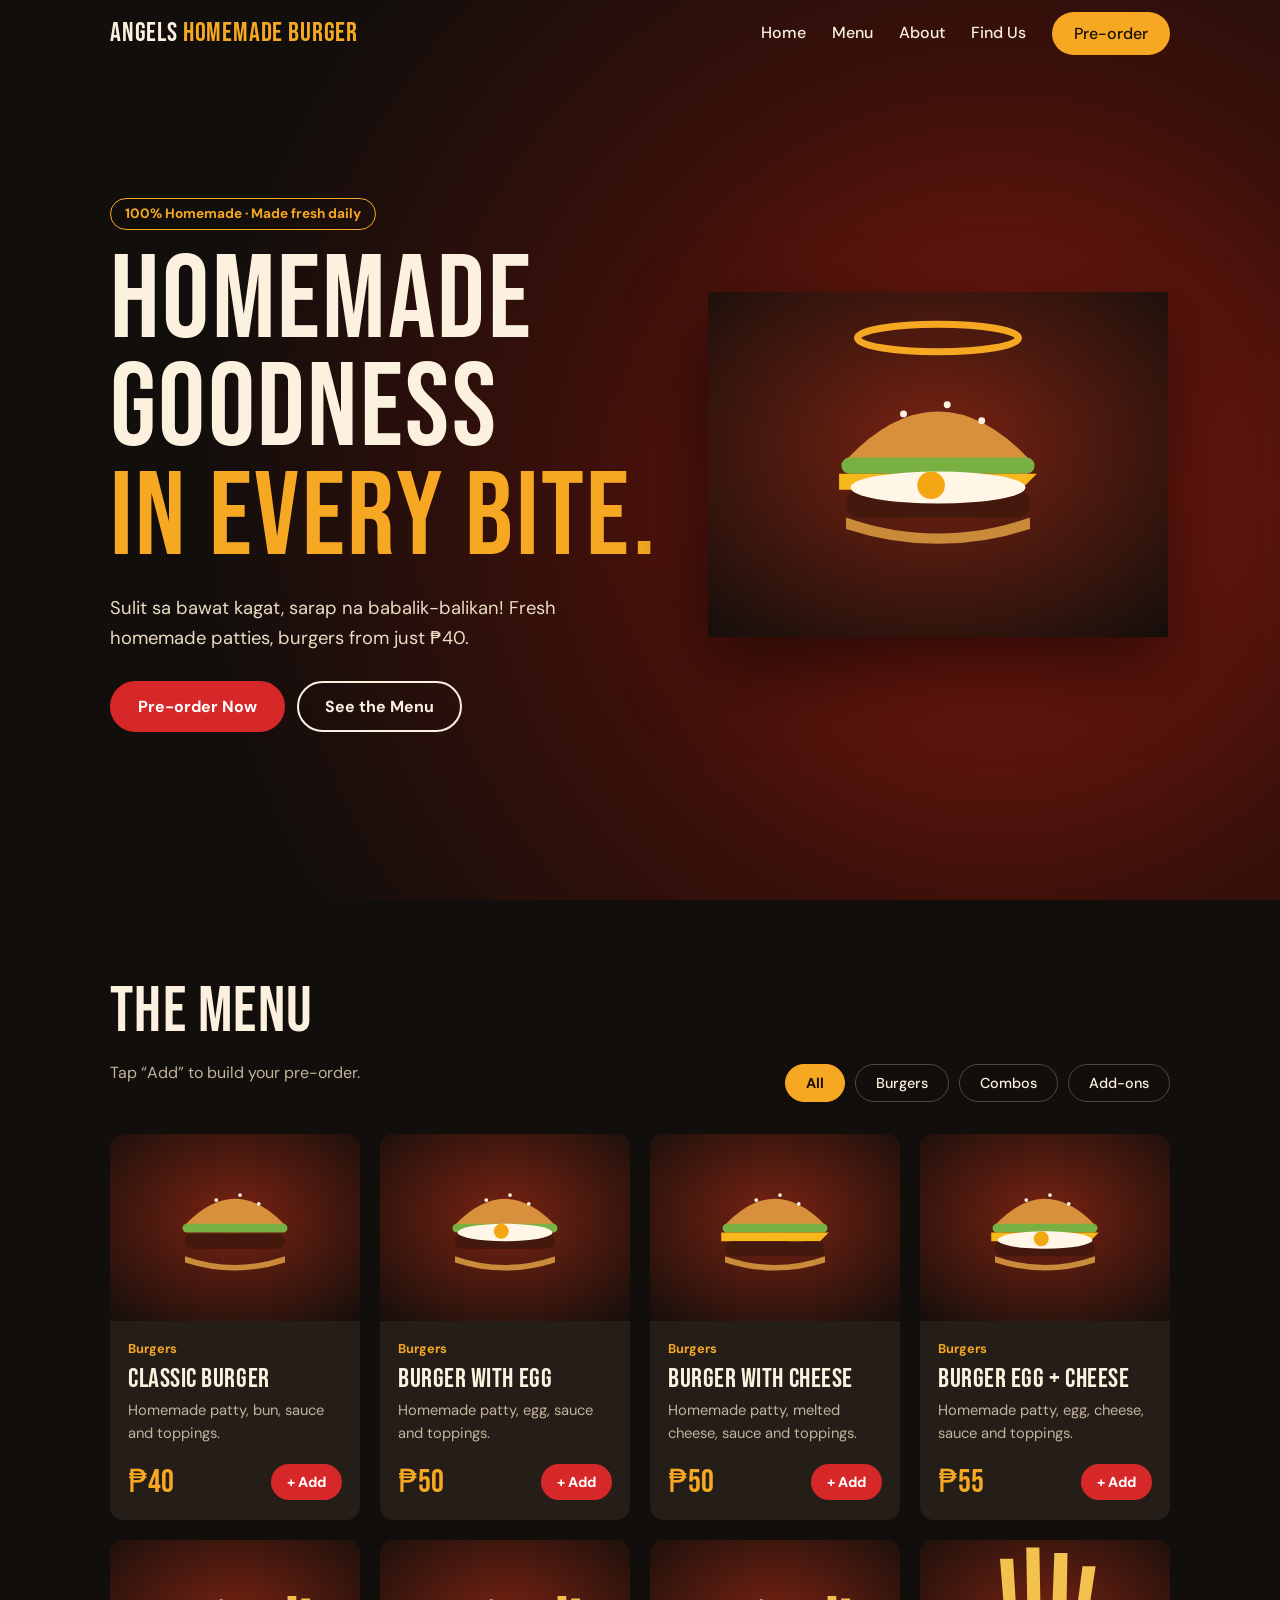
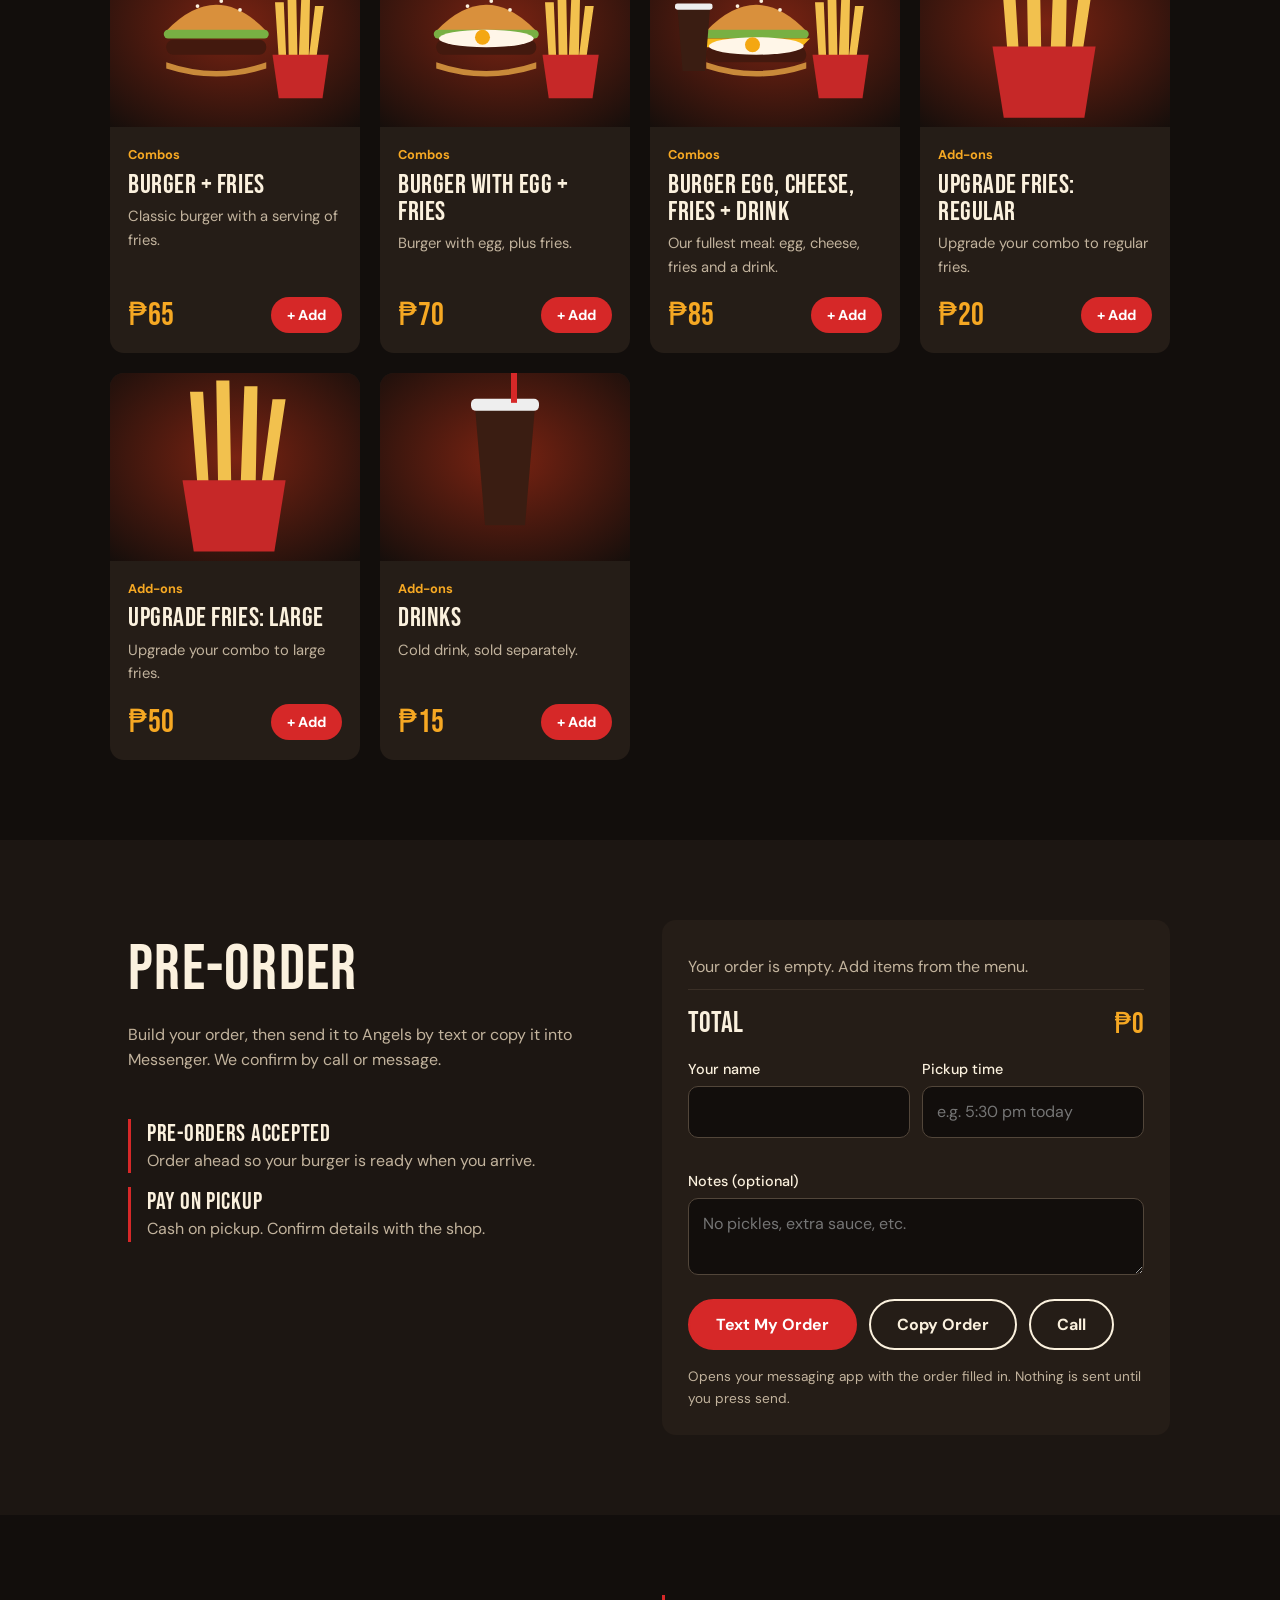
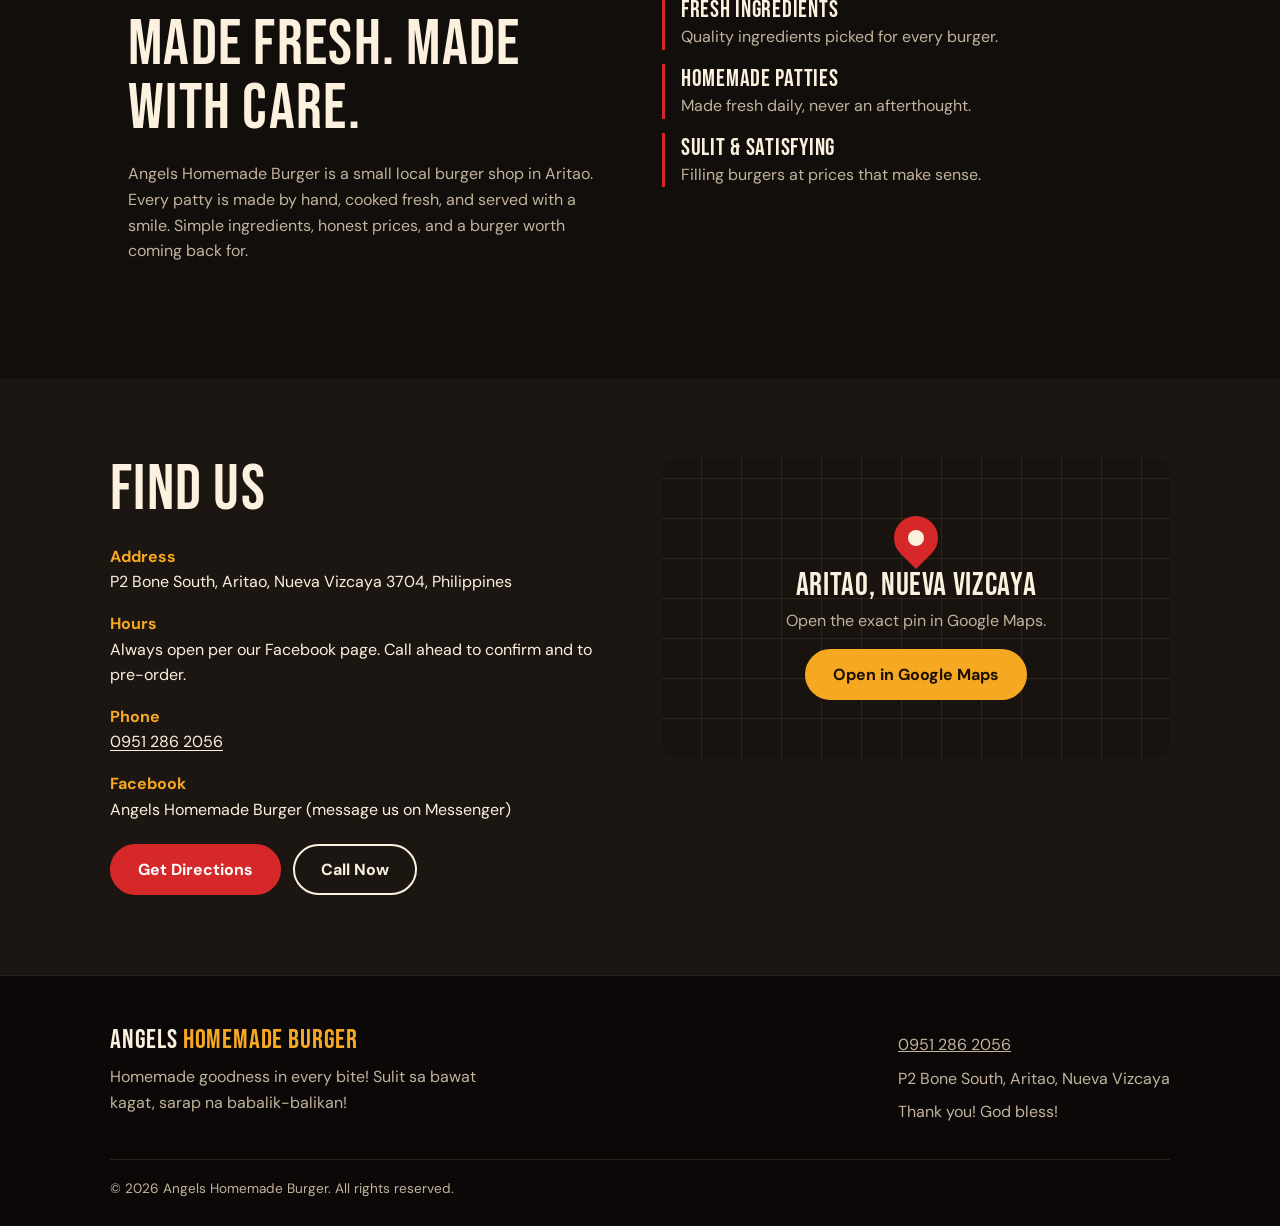
==== Angels Homemade Burger.html @ 15fc3689 "Add files via upload" ====
<!DOCTYPE html>
<html lang="en">
<head>
<meta charset="utf-8">
<meta name="viewport" content="width=device-width, initial-scale=1, viewport-fit=cover">
<title>Angels Homemade Burger | Aritao, Nueva Vizcaya</title>
<meta name="description" content="Angels Homemade Burger in Aritao, Nueva Vizcaya. Fresh homemade patties from ₱40. Pre-order by call or text: 0951 286 2056.">
<link href="https://fonts.googleapis.com/css2?family=Bebas+Neue&family=DM+Sans:wght@400;500;700&display=swap" rel="stylesheet">
<style>
:root{--bg:#120e0c;--bg2:#1c1612;--card:#251d17;--cream:#fbf1de;--mut:#c2b39d;--red:#d62828;--gold:#f6a823;--r:14px;--disp:'Bebas Neue',Impact,sans-serif;--sans:'DM Sans',system-ui,sans-serif;box-sizing:border-box;padding-top:env(safe-area-inset-top,0px);padding-bottom:env(safe-area-inset-bottom,0px)}
*,*::before,*::after{box-sizing:inherit}
html{scroll-behavior:smooth;scroll-padding-top:76px;background:var(--bg)}
body{margin:0;background:var(--bg);color:var(--cream);font:400 1rem/1.6 var(--sans)}
a{color:inherit}
h1,h2,h3{font-family:var(--disp);font-weight:400;line-height:1;margin:0;letter-spacing:.02em}
h2{font-size:clamp(2.4rem,6vw,4rem)}
.wrap{max-width:1100px;margin:0 auto;padding:0 20px}
section{padding:80px 0}
.lead{color:var(--mut);max-width:52ch}
:focus-visible{outline:3px solid var(--gold);outline-offset:3px}
.btn{display:inline-block;border:2px solid var(--gold);background:var(--gold);color:#1a0f00;font:700 1rem var(--sans);padding:13px 26px;border-radius:999px;text-decoration:none;cursor:pointer;transition:transform .2s,background .2s}
.btn:hover{transform:translateY(-2px);background:#ffc04d}
.btn.red{background:var(--red);border-color:var(--red);color:#fff}
.btn.red:hover{background:#ec3a3a}
.btn.ghost{background:transparent;color:var(--cream);border-color:var(--cream)}
.btn.ghost:hover{background:var(--cream);color:#1a0f00}
header{position:fixed;inset:0 0 auto 0;z-index:50;padding-top:env(safe-area-inset-top,0px);transition:background .3s}
header.solid{background:rgba(18,14,12,.96);box-shadow:0 2px 18px rgba(0,0,0,.6)}
nav{display:flex;align-items:center;justify-content:space-between;height:66px}
.logo{font:400 1.7rem var(--disp);text-decoration:none;letter-spacing:.03em}
.logo b{color:var(--gold);font-weight:400}
.links{display:flex;gap:26px;align-items:center;list-style:none;margin:0;padding:0}
.links a{text-decoration:none;font-weight:500;padding:6px 0;border-bottom:2px solid transparent}
.links a:hover{border-color:var(--gold)}
.links .btn{padding:9px 20px}
.burger{display:none;background:none;border:0;color:var(--cream);width:44px;height:44px;cursor:pointer}
.burger span{display:block;height:2px;background:currentColor;margin:6px 10px;transition:.3s}
.burger[aria-expanded=true] span:nth-child(1){transform:translateY(8px) rotate(45deg)}
.burger[aria-expanded=true] span:nth-child(2){opacity:0}
.burger[aria-expanded=true] span:nth-child(3){transform:translateY(-8px) rotate(-45deg)}
@media(max-width:780px){.burger{display:block}
.links{position:fixed;left:0;right:0;top:calc(66px + env(safe-area-inset-top,0px));flex-direction:column;gap:0;background:var(--bg);padding:8px 20px 22px;transform:translateY(-130%);transition:transform .35s;align-items:stretch;border-bottom:1px solid #333}
.links.open{transform:none}.links a{display:block;padding:13px 0}.links .btn{text-align:center;margin-top:8px}}
.hero{min-height:100svh;display:grid;align-items:center;position:relative;overflow:hidden;padding:110px 0 80px;isolation:isolate;background:radial-gradient(circle at 78% 55%,#8a1c10 0,#3b100a 38%,var(--bg) 72%)}
.hero .wrap{display:grid;grid-template-columns:1.1fr .9fr;gap:30px;align-items:center}
.hero h1{font-size:clamp(3.4rem,11vw,7.4rem);font-weight:400;line-height:.92}
.hero h1 span{display:block;color:var(--gold)}
.hero p{font-size:1.15rem;max-width:40ch;margin:20px 0 28px;color:#eadcc3}
.cta{display:flex;flex-wrap:wrap;gap:12px}
.hero-art{width:100%;max-width:460px;justify-self:center;animation:bob 5s ease-in-out infinite;filter:drop-shadow(0 30px 40px rgba(0,0,0,.6))}
@keyframes bob{50%{transform:translateY(-12px)}}
.badge{display:inline-block;border:1.5px solid var(--gold);color:var(--gold);border-radius:999px;padding:4px 14px;font-size:.85rem;font-weight:700;margin-bottom:18px}
@media(max-width:780px){.hero .wrap{grid-template-columns:1fr}.hero-art{max-width:320px;order:-1}}
.head{display:flex;flex-wrap:wrap;justify-content:space-between;align-items:end;gap:20px;margin-bottom:32px}
.filters{display:flex;flex-wrap:wrap;gap:10px}
.chip{background:transparent;border:1.5px solid #52463a;color:var(--cream);padding:9px 20px;border-radius:999px;font:500 .9rem var(--sans);cursor:pointer;transition:.2s}
.chip:hover{border-color:var(--gold)}
.chip[aria-pressed=true]{background:var(--gold);border-color:var(--gold);color:#1a0f00;font-weight:700}
.grid{display:grid;grid-template-columns:repeat(auto-fill,minmax(250px,1fr));gap:20px}
.card{background:var(--card);border-radius:var(--r);overflow:hidden;display:flex;flex-direction:column;transition:transform .3s,box-shadow .3s}
.card:hover{transform:translateY(-5px);box-shadow:0 16px 36px rgba(0,0,0,.5)}
.card.hide{display:none}.card.pop{animation:pop .4s both}
@keyframes pop{from{opacity:0;transform:scale(.95)}}
.pic{aspect-ratio:4/3;overflow:hidden}
.pic img{width:100%;height:100%;object-fit:cover;transition:transform .5s}
.card:hover img{transform:scale(1.07)}
.in{padding:18px;display:flex;flex-direction:column;gap:6px;flex:1}
.cat{color:var(--gold);font-size:.8rem;font-weight:700}
.card h3{font-size:1.7rem}
.card p{margin:0;color:var(--mut);font-size:.92rem;flex:1}
.row{display:flex;justify-content:space-between;align-items:center;margin-top:10px;gap:8px}
.price{font:400 2rem var(--disp);color:var(--gold)}
.add{background:var(--red);border:0;color:#fff;font:700 .9rem var(--sans);padding:9px 16px;border-radius:999px;cursor:pointer;transition:.2s}
.add:hover{background:#ec3a3a;transform:scale(1.05)}
.alt{background:var(--bg2)}
.two{display:grid;grid-template-columns:1fr 1fr;gap:44px;align-items:start}
@media(max-width:820px){.two{grid-template-columns:1fr}}
.hl{display:grid;gap:14px;margin:24px 0 0;padding:0;list-style:none}
.hl li{border-left:3px solid var(--red);padding-left:16px}
.hl b{display:block;font:400 1.5rem var(--disp);letter-spacing:.03em}
.hl span{color:var(--mut)}
/* order */
.order{background:var(--card);border-radius:var(--r);padding:26px;display:grid;gap:16px}
.lines{display:grid;gap:10px;margin:0;padding:0;list-style:none}
.lines li{display:flex;align-items:center;gap:10px;justify-content:space-between;border-bottom:1px solid #3a2f26;padding-bottom:10px}
.lines .nm{flex:1}
.q{display:flex;align-items:center;gap:8px}
.q button{width:34px;height:34px;border-radius:50%;border:1.5px solid #6b5b4a;background:none;color:var(--cream);font-size:1.1rem;cursor:pointer}
.q button:hover{border-color:var(--gold)}
.empty{color:var(--mut);padding:8px 0}
.tot{display:flex;justify-content:space-between;font:400 1.8rem var(--disp)}
.tot b{color:var(--gold);font-weight:400}
label{font-weight:500;font-size:.9rem;display:block;margin-bottom:5px}
input,select,textarea{background:#120e0c;border:1.5px solid #52463a;color:var(--cream);border-radius:10px;padding:12px 14px;font:inherit;width:100%}
input:focus,select:focus,textarea:focus{border-color:var(--gold);outline:0}
[aria-invalid=true]{border-color:#ff7b6b}
.err{color:#ff9b8d;font-size:.85rem;min-height:1.2em}
.f2{display:grid;grid-template-columns:1fr 1fr;gap:12px}
@media(max-width:520px){.f2{grid-template-columns:1fr}}
.note{font-size:.85rem;color:var(--mut);margin:0}
.info{display:grid;gap:16px;margin:22px 0;padding:0;list-style:none}
.info b{display:block;color:var(--gold)}
.info a{text-underline-offset:3px}
.mapbox{border-radius:var(--r);min-height:300px;background:repeating-linear-gradient(0deg,transparent 0 39px,#2c241d 39px 40px),repeating-linear-gradient(90deg,transparent 0 39px,#2c241d 39px 40px),#19130f;display:grid;place-items:center;text-align:center;padding:24px}
.pin{width:44px;height:44px;margin:0 auto 10px;background:var(--red);border-radius:50% 50% 50% 0;transform:rotate(-45deg);display:grid;place-items:center}
.pin::after{content:"";width:16px;height:16px;background:var(--cream);border-radius:50%}
footer{background:#0b0807;padding:48px 0 26px;border-top:1px solid #2a211a}
.fg{display:flex;flex-wrap:wrap;gap:30px;justify-content:space-between}
footer p{color:var(--mut);margin:8px 0 0;max-width:36ch}
.copy{margin-top:34px;padding-top:18px;border-top:1px solid #2a211a;color:var(--mut);font-size:.85rem}
.toast{position:fixed;left:50%;bottom:calc(24px + env(safe-area-inset-bottom,0px));translate:-50% 30px;background:var(--cream);color:#1a0f00;padding:11px 20px;border-radius:999px;font-weight:700;opacity:0;pointer-events:none;transition:.3s;z-index:90}
.toast.show{opacity:1;translate:-50% 0}
.fab{position:fixed;right:16px;bottom:calc(18px + env(safe-area-inset-bottom,0px));z-index:60;display:none}
.fab.show{display:block}
.rv{opacity:0;transform:translateY(24px);transition:opacity .7s,transform .7s}.rv.in{opacity:1;transform:none}
@media(prefers-reduced-motion:reduce){html{scroll-behavior:auto}*,*::before,*::after{animation:none!important;transition:none!important}.rv{opacity:1;transform:none}}
</style>
</head>
<body>
<header>
 <div class="wrap"><nav aria-label="Main">
  <a class="logo" href="#home">ANGELS <b>HOMEMADE BURGER</b></a>
  <button class="burger" aria-label="Menu" aria-expanded="false" aria-controls="links"><span></span><span></span><span></span></button>
  <ul class="links" id="links">
   <li><a href="#home">Home</a></li><li><a href="#menu">Menu</a></li><li><a href="#about">About</a></li><li><a href="#contact">Find Us</a></li>
   <li><a class="btn" href="#order">Pre-order</a></li>
  </ul>
 </nav></div>
</header>

<main>
<section class="hero" id="home"><div class="wrap">
 <div>
  <span class="badge">100% Homemade · Made fresh daily</span>
  <h1>Homemade goodness <span>in every bite.</span></h1>
  <p>Sulit sa bawat kagat, sarap na babalik-balikan! Fresh homemade patties, burgers from just ₱40.</p>
  <div class="cta"><a class="btn red" href="#order">Pre-order Now</a><a class="btn ghost" href="#menu">See the Menu</a></div>
 </div>
 <svg class="hero-art" id="hero-art" viewBox="0 0 400 300" role="img" aria-label="Illustration of a burger with an egg and a halo"></svg>
</div></section>

<section id="menu"><div class="wrap">
 <div class="head"><div><h2>The Menu</h2><p class="lead">Tap “Add” to build your pre-order.</p></div>
  <div class="filters" role="group" aria-label="Filter menu"></div></div>
 <div class="grid" id="dishes"></div>
</div></section>

<section class="alt" id="order"><div class="wrap two">
 <div class="rv">
  <h2>Pre-order</h2>
  <p class="lead" style="margin-top:14px">Build your order, then send it to Angels by text or copy it into Messenger. We confirm by call or message.</p>
  <ul class="hl">
   <li><b>Pre-orders accepted</b><span>Order ahead so your burger is ready when you arrive.</span></li>
   <li><b>Pay on pickup</b><span>Cash on pickup. Confirm details with the shop.</span></li>
  </ul>
 </div>
 <form class="order rv" id="of" novalidate>
  <ul class="lines" id="lines" aria-live="polite"></ul>
  <div class="tot"><span>Total</span><b id="tot">₱0</b></div>
  <div class="f2">
   <div><label for="nm">Your name</label><input id="nm" autocomplete="name"><div class="err"></div></div>
   <div><label for="pk">Pickup time</label><input id="pk" placeholder="e.g. 5:30 pm today"><div class="err"></div></div>
  </div>
  <div><label for="nt">Notes (optional)</label><textarea id="nt" rows="2" placeholder="No pickles, extra sauce, etc."></textarea></div>
  <div class="cta"><button class="btn red" type="submit">Text My Order</button><button class="btn ghost" type="button" id="cp">Copy Order</button><a class="btn ghost" href="tel:+639512862056">Call</a></div>
  <p class="note">Opens your messaging app with the order filled in. Nothing is sent until you press send.</p>
 </form>
</div></section>

<section id="about"><div class="wrap two">
 <div class="rv"><h2>Made fresh. Made with care.</h2>
  <p class="lead" style="margin-top:14px">Angels Homemade Burger is a small local burger shop in Aritao. Every patty is made by hand, cooked fresh, and served with a smile. Simple ingredients, honest prices, and a burger worth coming back for.</p></div>
 <ul class="hl rv" style="margin:0">
  <li><b>Fresh ingredients</b><span>Quality ingredients picked for every burger.</span></li>
  <li><b>Homemade patties</b><span>Made fresh daily, never an afterthought.</span></li>
  <li><b>Sulit &amp; satisfying</b><span>Filling burgers at prices that make sense.</span></li>
 </ul>
</div></section>

<section class="alt" id="contact"><div class="wrap two">
 <div>
  <h2>Find us</h2>
  <ul class="info">
   <li><b>Address</b>P2 Bone South, Aritao, Nueva Vizcaya 3704, Philippines</li>
   <li><b>Hours</b>Always open per our Facebook page. Call ahead to confirm and to pre-order.</li>
   <li><b>Phone</b><a href="tel:+639512862056">0951 286 2056</a></li>
   <li><b>Facebook</b>Angels Homemade Burger (message us on Messenger)</li>
  </ul>
  <div class="cta"><a class="btn red" href="https://maps.app.goo.gl/hP7mNs8oBj9kKCU67?g_st=ic" target="_blank" rel="noopener">Get Directions</a><a class="btn ghost" href="tel:+639512862056">Call Now</a></div>
 </div>
 <div class="mapbox"><div><div class="pin"></div><h3 style="font-size:2rem">Aritao, Nueva Vizcaya</h3><p class="lead" style="margin:6px auto 16px">Open the exact pin in Google Maps.</p><a class="btn" href="https://maps.app.goo.gl/hP7mNs8oBj9kKCU67?g_st=ic" target="_blank" rel="noopener">Open in Google Maps</a></div></div>
</div></section>
</main>

<footer><div class="wrap">
 <div class="fg">
  <div><a class="logo" href="#home">ANGELS <b>HOMEMADE BURGER</b></a><p>Homemade goodness in every bite! Sulit sa bawat kagat, sarap na babalik-balikan!</p></div>
  <div><p><a href="tel:+639512862056">0951 286 2056</a></p><p>P2 Bone South, Aritao, Nueva Vizcaya</p><p>Thank you! God bless!</p></div>
 </div>
 <div class="copy">© 2026 Angels Homemade Burger. All rights reserved.</div>
</div></footer>
<a class="btn red fab" id="fab" href="#order">View order · <span id="fc">0</span></a>
<div class="toast" id="toast" role="status"></div>

<script>
const $=(s,r=document)=>r.querySelector(s),$$=(s,r=document)=>[...r.querySelectorAll(s)];
/* Illustrated placeholders: swap each src for a real photo of the burger */
function art(o){
 const b=`<defs><radialGradient id="b" cx="50%" cy="45%" r="75%"><stop offset="0" stop-color="#7a2312"/><stop offset="1" stop-color="#140e0b"/></radialGradient></defs>`;
 const burger=(x,y)=>`<g transform="translate(${x} ${y})"><path d="M-80 -4q80-84 160 0z" fill="#d9903c"/><g fill="#fbf1de"><circle cx="-30" cy="-44" r="3"/><circle cx="8" cy="-52" r="3"/><circle cx="38" cy="-38" r="3"/></g><rect x="-84" y="-6" width="168" height="14" rx="7" fill="#78b043"/>${o.cheese?'<path d="M-86 8h172l-14 14h-24l-14 16-14-16h-106z" fill="#f6b81a"/>':''}<rect x="-80" y="${o.cheese?22:10}" width="160" height="24" rx="11" fill="#43190e"/>${o.egg?'<ellipse cx="0" cy="'+(o.cheese?20:8)+'" rx="76" ry="14" fill="#fff6e8"/><circle cx="-6" cy="'+(o.cheese?18:6)+'" r="12" fill="#f4a712"/>':''}<path d="M-80 46q80 28 160 0v10q-80 26-160 0z" fill="#c98a3a"/></g>`;
 const fries=o.fries?`<g transform="translate(300 170)" fill="#f2c14e"><path d="M-30 20l-6-90h14l4 90zM-14 20l-2-100h14l2 100zM2 20l4-96h14l-2 96zM18 20l10-84h14l-12 84z"/><path d="M-40 14h90l-10 70h-70z" fill="#c62828"/></g>`:'';
 const drink=o.drink?`<g transform="translate(70 160)"><path d="M-26 -50h52l-8 100h-36z" fill="#3a1d12"/><rect x="-30" y="-58" width="60" height="10" rx="4" fill="#eee"/></g>`:'';
 return `<svg xmlns="http://www.w3.org/2000/svg" viewBox="0 0 400 300"><rect width="400" height="300" fill="url(#b)"/>${b}${o.only?'':''}${o.t=='fries'?`<g transform="translate(200 150) scale(1.5)" fill="#f2c14e"><path d="M-40 20l-8-100h14l6 100zM-18 20l-2-112h14l2 112zM6 20l4-106h14l-2 106zM28 20l12-92h14l-14 92z"/><path d="M-56 14h110l-12 76h-86z" fill="#c62828"/></g>`:o.t=='drink'?`<g transform="translate(200 150) scale(1.6)"><path d="M-30 -60h60l-10 118h-40z" fill="#3a1d12"/><rect x="-34" y="-68" width="68" height="12" rx="5" fill="#eee"/><rect x="6" y="-110" width="6" height="46" fill="#d62828"/></g>`:burger(o.fries||o.drink?170:200,150)+fries+drink}</svg>`}
const U=o=>'data:image/svg+xml;utf8,'+encodeURIComponent(art(o));
const items=[
{id:'classic',n:'Classic Burger',c:'Burgers',p:40,d:'Homemade patty, bun, sauce and toppings.',o:{}},
{id:'egg',n:'Burger with Egg',c:'Burgers',p:50,d:'Homemade patty, egg, sauce and toppings.',o:{egg:1}},
{id:'cheese',n:'Burger with Cheese',c:'Burgers',p:50,d:'Homemade patty, melted cheese, sauce and toppings.',o:{cheese:1}},
{id:'ec',n:'Burger Egg + Cheese',c:'Burgers',p:55,d:'Homemade patty, egg, cheese, sauce and toppings.',o:{egg:1,cheese:1}},
{id:'bf',n:'Burger + Fries',c:'Combos',p:65,d:'Classic burger with a serving of fries.',o:{fries:1}},
{id:'bef',n:'Burger with Egg + Fries',c:'Combos',p:70,d:'Burger with egg, plus fries.',o:{egg:1,fries:1}},
{id:'bfd',n:'Burger Egg, Cheese, Fries + Drink',c:'Combos',p:85,d:'Our fullest meal: egg, cheese, fries and a drink.',o:{egg:1,cheese:1,fries:1,drink:1}},
{id:'fr',n:'Upgrade Fries: Regular',c:'Add-ons',p:20,d:'Upgrade your combo to regular fries.',o:{t:'fries'}},
{id:'fl',n:'Upgrade Fries: Large',c:'Add-ons',p:50,d:'Upgrade your combo to large fries.',o:{t:'fries'}},
{id:'dr',n:'Drinks',c:'Add-ons',p:15,d:'Cold drink, sold separately.',o:{t:'drink'}}];
$('#hero-art').innerHTML=U({egg:1,cheese:1}).split(',').slice(1).join(',').length?decodeURIComponent(U({egg:1,cheese:1}).split(',').slice(1).join(',')).replace(/^<svg[^>]*>|<\/svg>$/g,'')+'<ellipse cx="200" cy="40" rx="70" ry="12" fill="none" stroke="#f6a823" stroke-width="6"/>':'';
const peso=v=>'₱'+v;
$('#dishes').innerHTML=items.map(i=>`<article class="card" data-c="${i.c}"><div class="pic"><img src="${U(i.o)}" alt="${i.n} (illustrated placeholder)" loading="lazy" width="400" height="300"></div><div class="in"><span class="cat">${i.c}</span><h3>${i.n}</h3><p>${i.d}</p><div class="row"><span class="price">${peso(i.p)}</span><button class="add" data-add="${i.id}" aria-label="Add ${i.n} to order">+ Add</button></div></div></article>`).join('');
const fb=$('.filters'),grid=$('#dishes');
['All','Burgers','Combos','Add-ons'].forEach((c,k)=>{const b=document.createElement('button');b.className='chip';b.textContent=c;b.setAttribute('aria-pressed',k==0);b.onclick=()=>{$$('.chip',fb).forEach(x=>x.setAttribute('aria-pressed',x==b));$$('.card',grid).forEach(el=>{const s=c=='All'||el.dataset.c==c;el.classList.toggle('hide',!s);if(s){el.classList.remove('pop');void el.offsetWidth;el.classList.add('pop')}})};fb.append(b)});
/* order */
const cart={};
const toast=m=>{const t=$('#toast');t.textContent=m;t.classList.add('show');clearTimeout(toast.t);toast.t=setTimeout(()=>t.classList.remove('show'),1600)};
function render(){
 const rows=items.filter(i=>cart[i.id]);
 $('#lines').innerHTML=rows.length?rows.map(i=>`<li><span class="nm">${i.n}<br><small style="color:var(--mut)">${peso(i.p)} each</small></span><span class="q"><button type="button" data-q="${i.id}:-1" aria-label="Remove one ${i.n}">−</button><b>${cart[i.id]}</b><button type="button" data-q="${i.id}:1" aria-label="Add one ${i.n}">+</button></span></li>`).join(''):'<li class="empty">Your order is empty. Add items from the menu.</li>';
 const tot=rows.reduce((s,i)=>s+i.p*cart[i.id],0),n=rows.reduce((s,i)=>s+cart[i.id],0);
 $('#tot').textContent=peso(tot);$('#fc').textContent=n;$('#fab').classList.toggle('show',n>0);
 return tot}
document.addEventListener('click',e=>{
 const a=e.target.closest('[data-add]'),q=e.target.closest('[data-q]');
 if(a){cart[a.dataset.add]=(cart[a.dataset.add]||0)+1;render();toast('Added to your order')}
 if(q){const[id,d]=q.dataset.q.split(':');cart[id]=Math.max(0,(cart[id]||0)+ +d);render()}});
function msg(){
 const tot=render(),rows=items.filter(i=>cart[i.id]);
 if(!rows.length){toast('Add at least one item first');return null}
 const ok=['nm','pk'].map(id=>{const el=$('#'+id),v=!!el.value.trim();el.setAttribute('aria-invalid',!v);el.nextElementSibling.textContent=v?'':'Required.';return v});
 if(!ok.every(Boolean)){$('#'+(ok[0]?'pk':'nm')).focus();return null}
 return `Hello Angels Homemade Burger! Pre-order:\n${rows.map(i=>`${cart[i.id]}x ${i.n} (${peso(i.p*cart[i.id])})`).join('\n')}\nTotal: ${peso(tot)}\nName: ${$('#nm').value.trim()}\nPickup: ${$('#pk').value.trim()}${$('#nt').value.trim()?'\nNotes: '+$('#nt').value.trim():''}`}
$('#of').onsubmit=e=>{e.preventDefault();const m=msg();if(m)location.href='sms:+639512862056?body='+encodeURIComponent(m)};
$('#cp').onclick=async()=>{const m=msg();if(!m)return;try{await navigator.clipboard.writeText(m);toast('Order copied. Paste it in Messenger.')}catch{toast('Copy failed. Use Text My Order.')}};
render();
/* nav + reveal */
const hd=$('header'),bu=$('.burger'),ln=$('#links');
addEventListener('scroll',()=>hd.classList.toggle('solid',scrollY>40),{passive:true});
bu.onclick=()=>{const o=ln.classList.toggle('open');bu.setAttribute('aria-expanded',o)};
$$('a',ln).forEach(a=>a.onclick=()=>{ln.classList.remove('open');bu.setAttribute('aria-expanded',false)});
const io=new IntersectionObserver(es=>es.forEach(e=>{if(e.isIntersecting){e.target.classList.add('in');io.unobserve(e.target)}}),{threshold:.15});
$$('.rv').forEach(el=>io.observe(el));
</script>
</body>
</html>
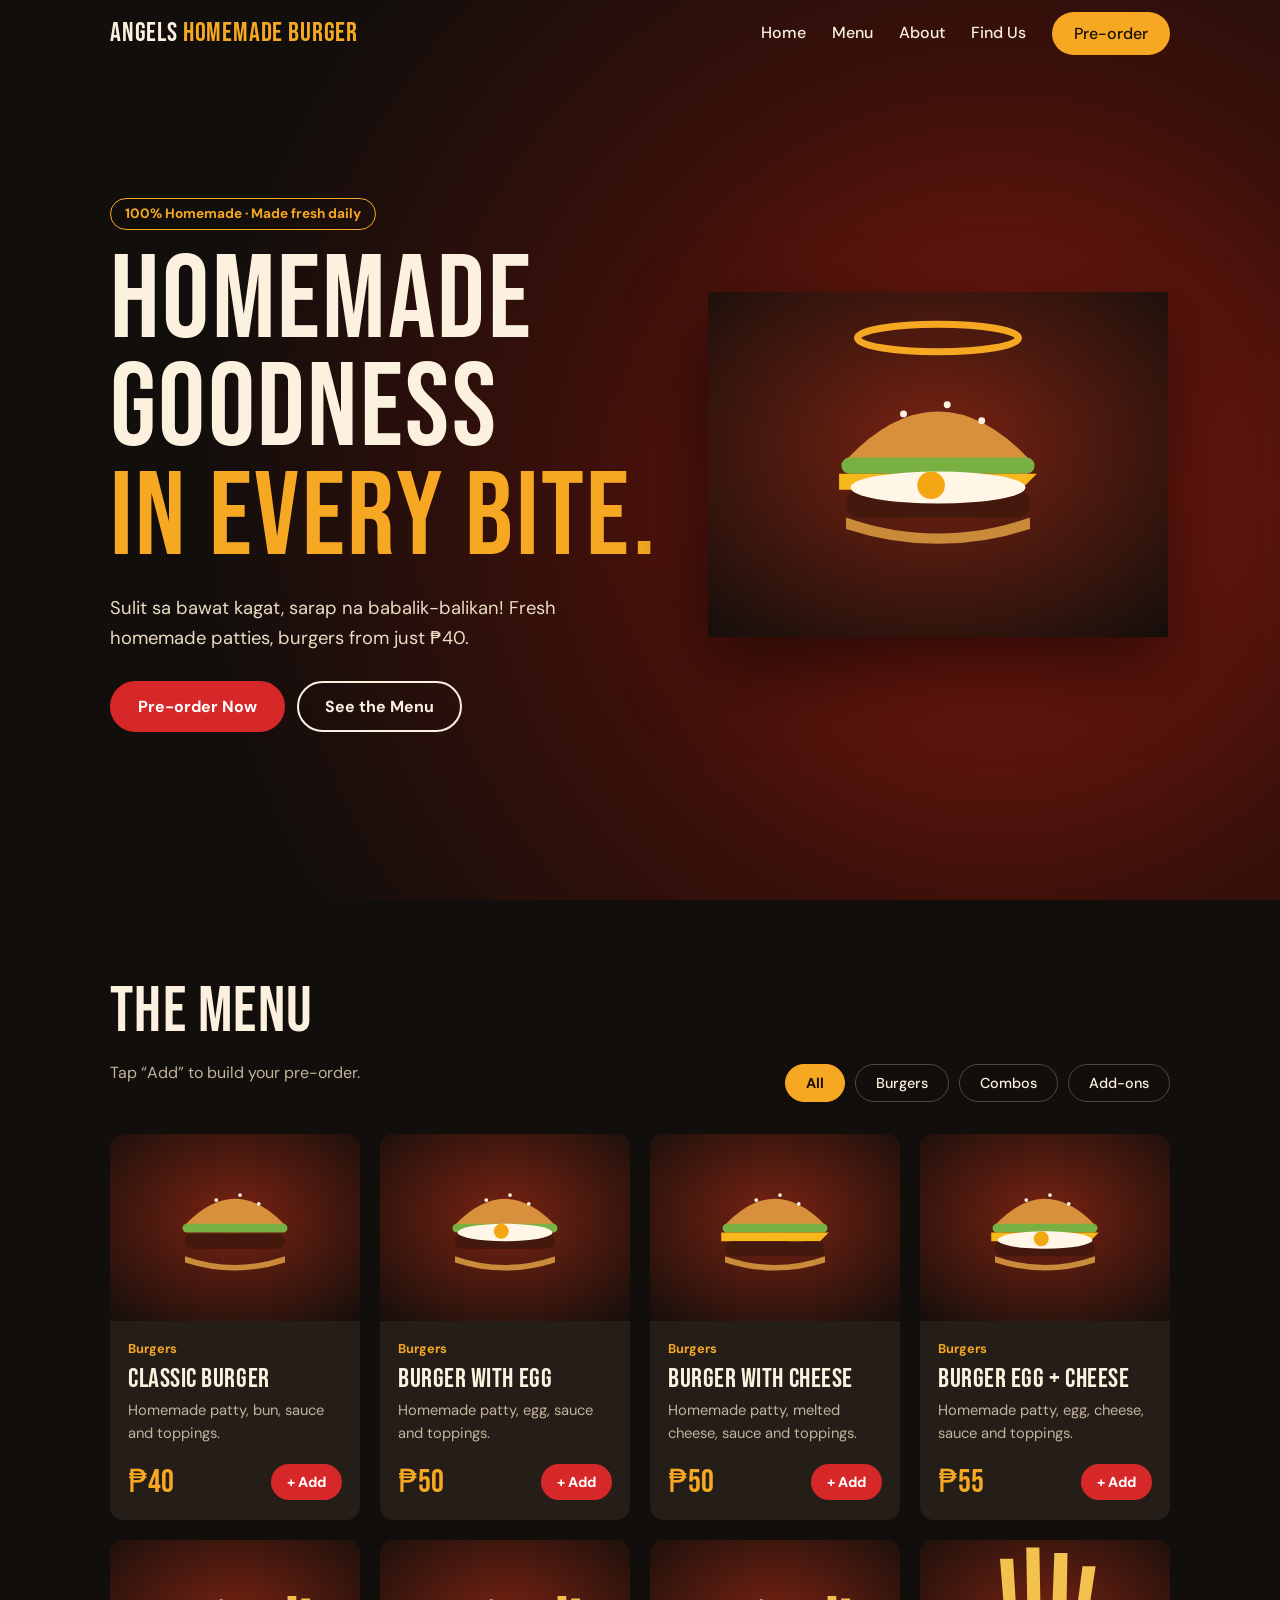
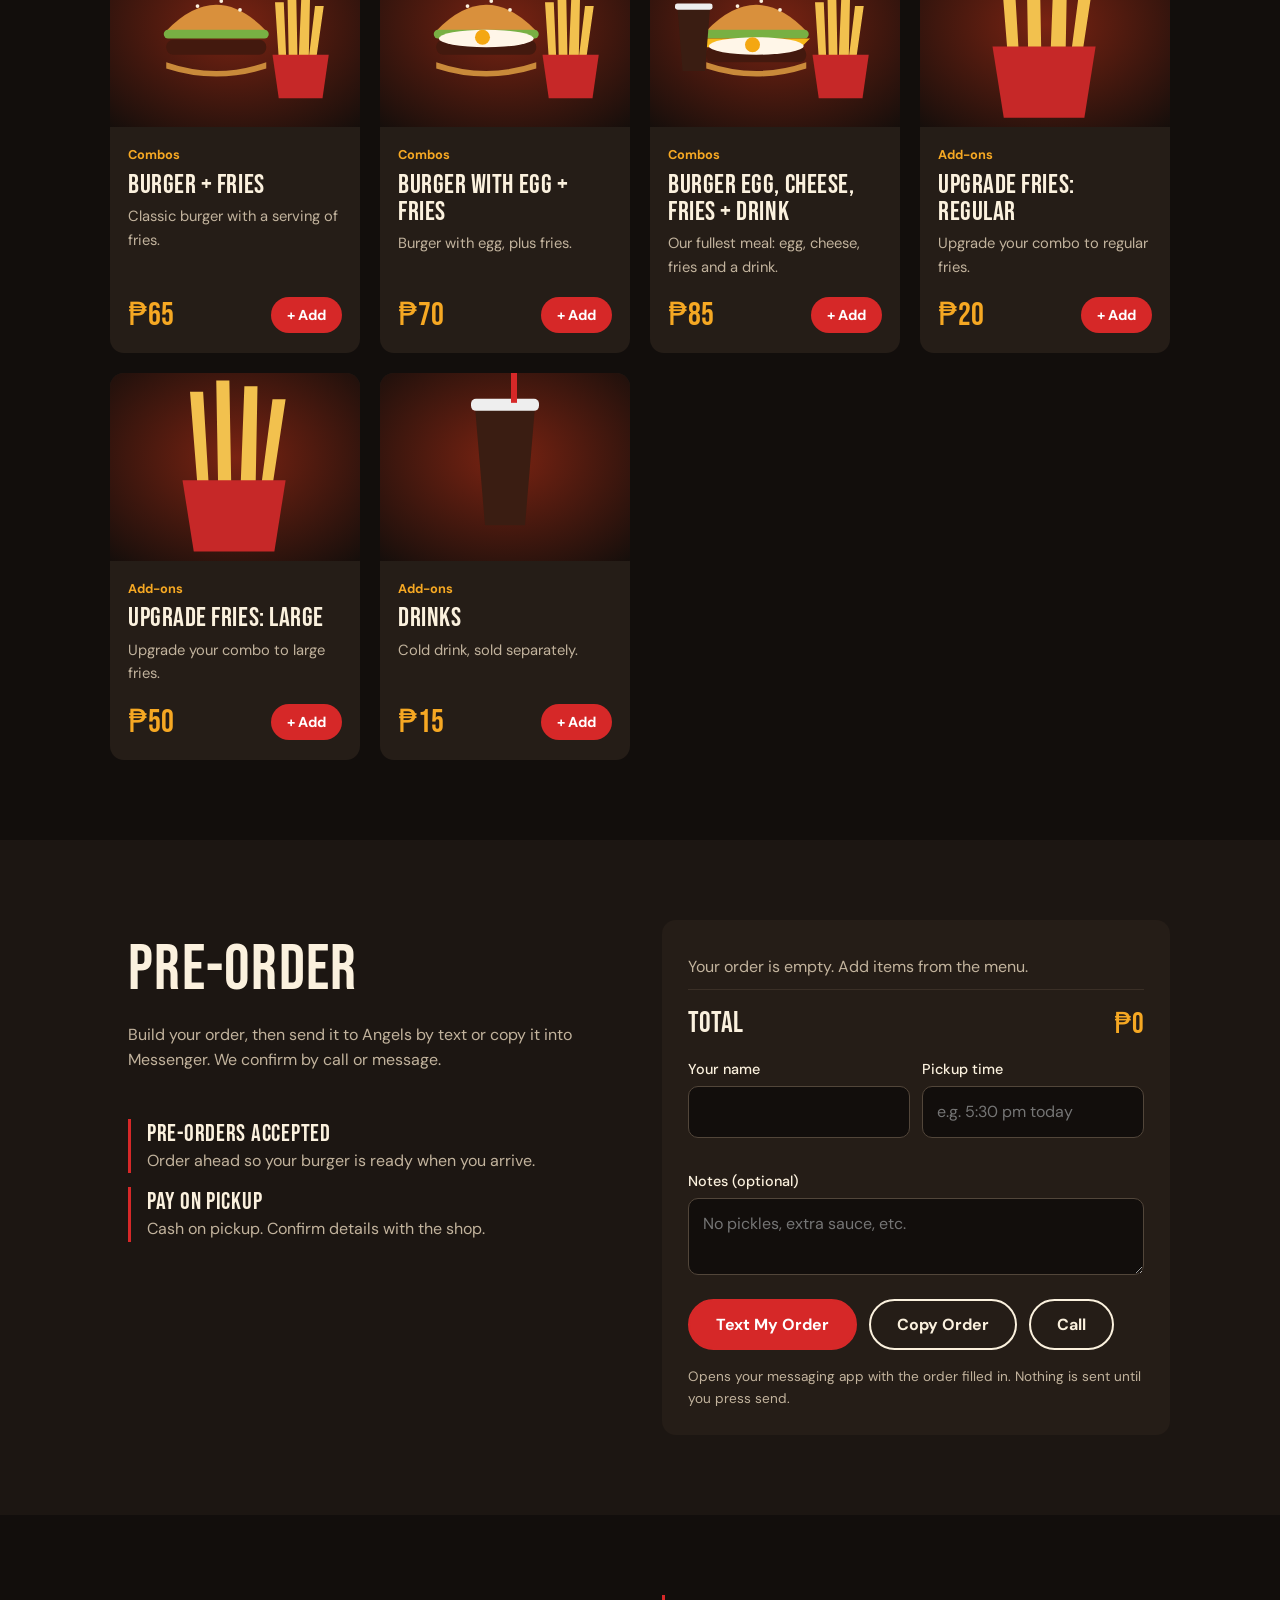
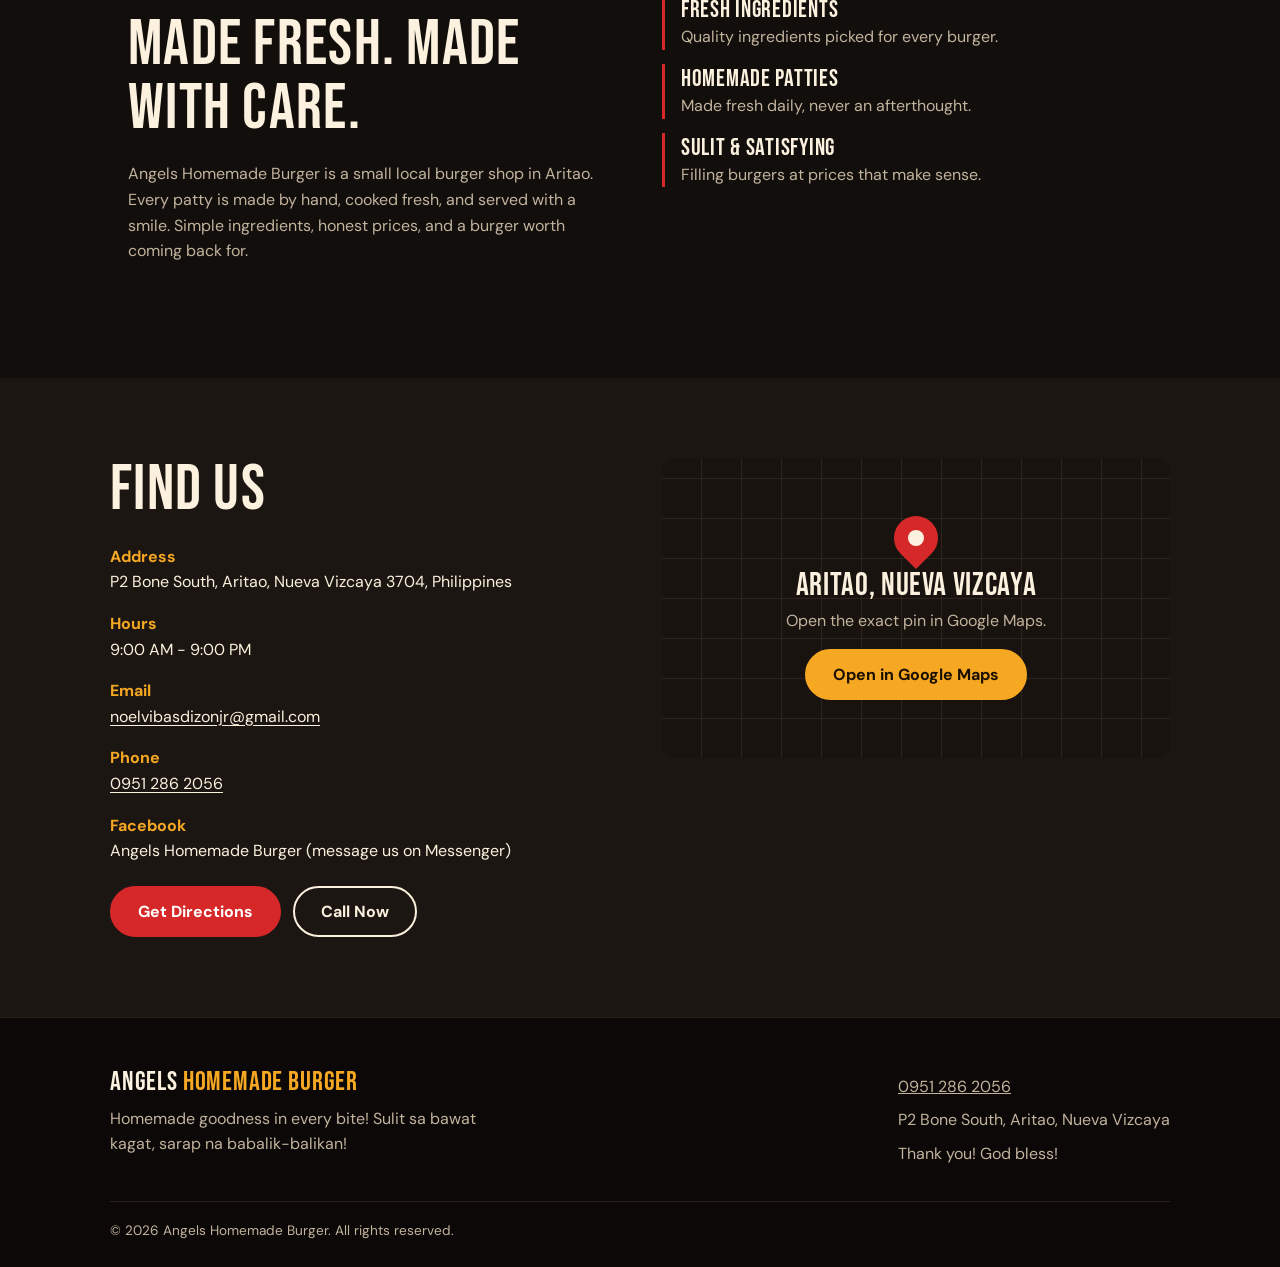
==== commit 19540ab4: "Update business hours and add email contact" ====
--- a/Angels Homemade Burger.html
+++ b/Angels Homemade Burger.html
@@ -182,7 +182,8 @@
   <h2>Find us</h2>
   <ul class="info">
    <li><b>Address</b>P2 Bone South, Aritao, Nueva Vizcaya 3704, Philippines</li>
-   <li><b>Hours</b>Always open per our Facebook page. Call ahead to confirm and to pre-order.</li>
+   <li><b>Hours</b>9:00 AM - 9:00 PM</li>
+   <li><b>Email</b><a href="mailto:noelvibasdizonjr@gmail.com">noelvibasdizonjr@gmail.com</a></li>
    <li><b>Phone</b><a href="tel:+639512862056">0951 286 2056</a></li>
    <li><b>Facebook</b>Angels Homemade Burger (message us on Messenger)</li>
   </ul>
